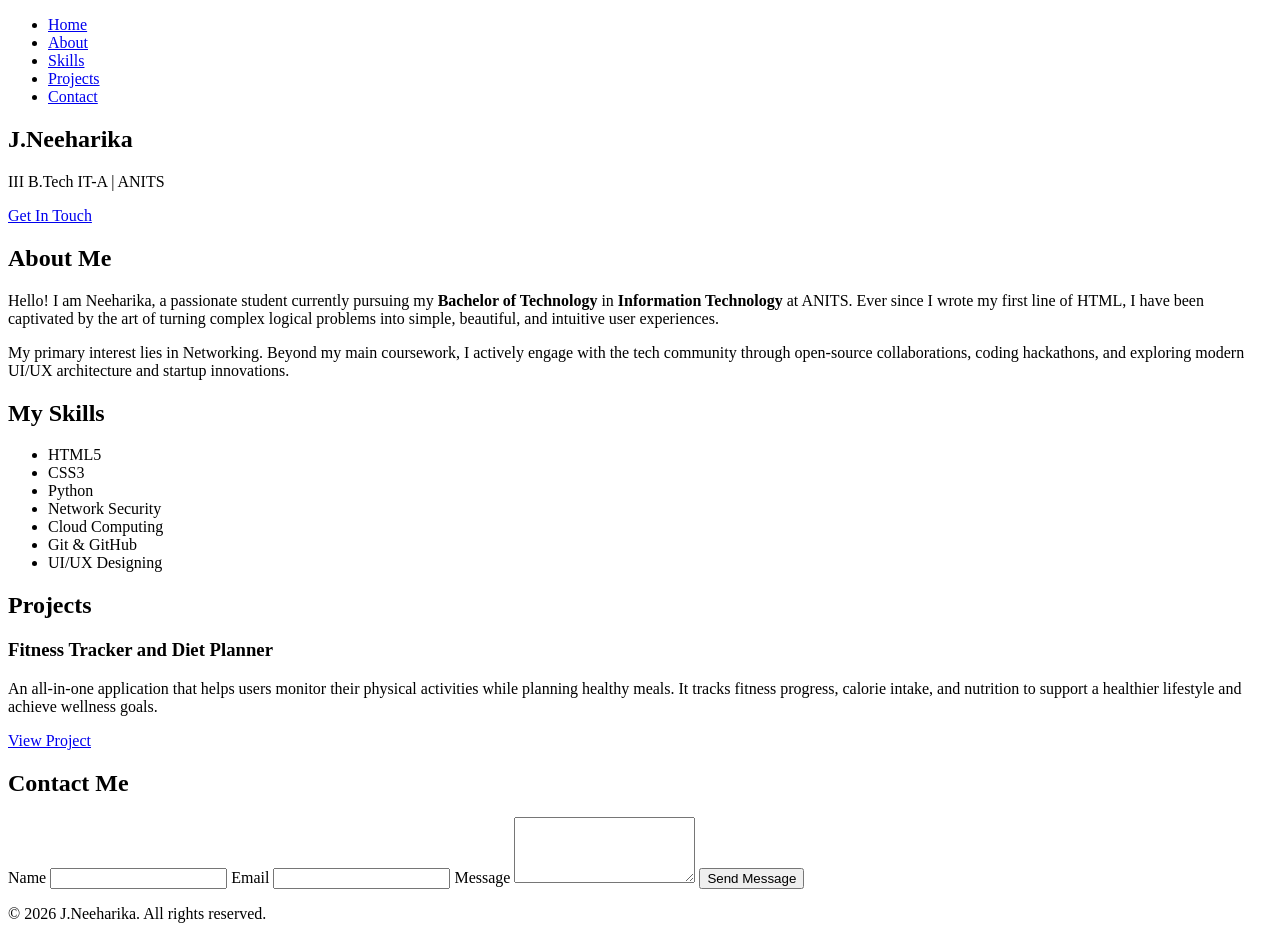
==== index.html @ c7bcac75 "Create index.html for personal portfolio This HTML file serves as a personal portfolio for J.Neehari" ====
<!DOCTYPE html>
<html lang="en">
<head>
  <meta charset="UTF-8">
  <meta name="viewport" content="width=device-width, initial-scale=1.0">
  <title>My Portfolio | J.Neeharika</title>
  <link rel="stylesheet" href="styles.css">
  <link href="https://fonts.googleapis.com/css2?family=Poppins:wght@400;600;800&display=swap" rel="stylesheet">
</head>
<body>

  <nav>
    <ul>
      <li><a href="#home">Home</a></li>
      <li><a href="#about">About</a></li>
      <li><a href="#skills">Skills</a></li>
      <li><a href="#projects">Projects</a></li>
      <li><a href="#contact">Contact</a></li>
    </ul>
  </nav>

  <section id="home">
    <h1>J.Neeharika</h1>
    <p>III B.Tech IT-A | ANITS</p>
    <a href="#contact" class="btn">Get In Touch</a>
  </section>

  <section id="about">
    <h2>About Me</h2>
    <p>
      Hello! I am Neeharika, a passionate student currently pursuing my <strong>Bachelor of Technology</strong>
      in <strong>Information Technology</strong> at ANITS.
      Ever since I wrote my first line of HTML, I have been captivated by the art of turning complex logical problems
      into simple, beautiful, and intuitive user experiences.
    </p>
    <p>
      My primary interest lies in Networking. Beyond my main coursework, I actively engage with
      the tech community through open-source collaborations, coding hackathons, and exploring modern UI/UX architecture and startup innovations.
    </p>
  </section>

  <section id="skills">
    <h2>My Skills</h2>
    <ul>
      <li>HTML5</li>
      <li>CSS3</li>
      <li>Python</li>
      <li>Network Security</li>
      <li>Cloud Computing</li>
      <li>Git & GitHub</li>
      <li>UI/UX Designing</li>
    </ul>
  </section>

  <section id="projects">
    <h2>Projects</h2>
    <div class="card">
      <h3>Fitness Tracker and Diet Planner</h3>
      <p>
        An all-in-one application that helps users monitor their physical activities while planning healthy meals. 
        It tracks fitness progress, calorie intake, and nutrition to support a healthier lifestyle and achieve wellness goals.
      </p>
      <a href="#" class="btn card-btn">View Project</a>
    </div>
  </section>

  <section id="contact">
    <h2>Contact Me</h2>
    <form>
      <label for="name">Name</label>
      <input type="text" id="name" name="name" required>
      
      <label for="email">Email</label>
      <input type="email" id="email" name="email" required>
      
      <label for="message">Message</label>
      <textarea id="message" name="message" rows="4"></textarea>
      
      <button type="submit" class="btn form-submit-btn">Send Message</button>
    </form>
  </section>

  <footer>
    <p>&copy; 2026 J.Neeharika. All rights reserved.</p>
  </footer>

</body>
</html>
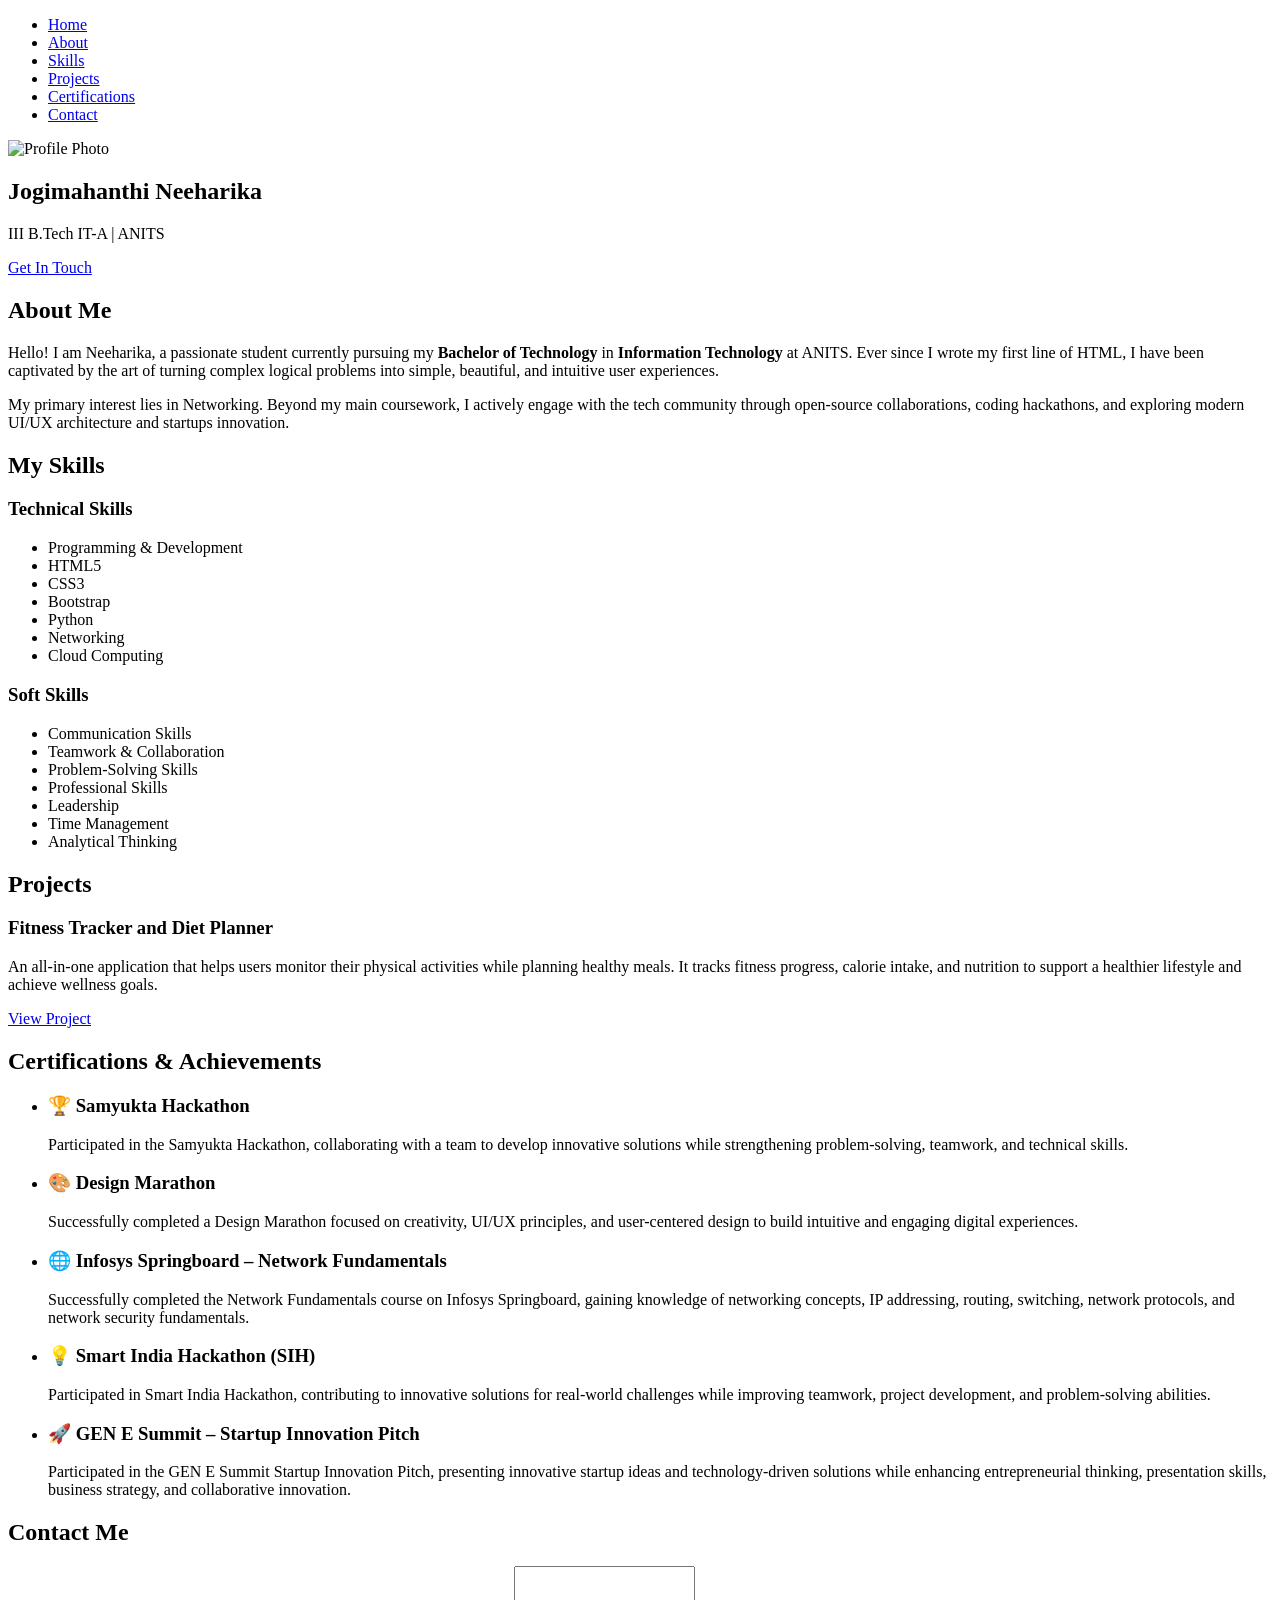
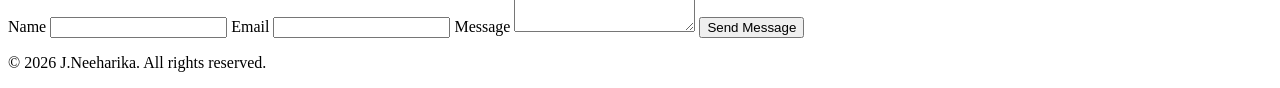
==== commit 43189e4b: "Refactor index.html for improved layout and content Updated the portfolio page layout and content, i" ====
--- a/index.html
+++ b/index.html
@@ -4,8 +4,8 @@
   <meta charset="UTF-8">
   <meta name="viewport" content="width=device-width, initial-scale=1.0">
   <title>My Portfolio | J.Neeharika</title>
+  <link href="https://fonts.googleapis.com/css2?family=Poppins:wght@400;600;700;800&display=swap" rel="stylesheet">
   <link rel="stylesheet" href="styles.css">
-  <link href="https://fonts.googleapis.com/css2?family=Poppins:wght@400;600;800&display=swap" rel="stylesheet">
 </head>
 <body>
 
@@ -15,40 +15,59 @@
       <li><a href="#about">About</a></li>
       <li><a href="#skills">Skills</a></li>
       <li><a href="#projects">Projects</a></li>
+      <li><a href="#certifications">Certifications</a></li> 
       <li><a href="#contact">Contact</a></li>
     </ul>
   </nav>
 
   <section id="home">
-    <h1>J.Neeharika</h1>
-    <p>III B.Tech IT-A | ANITS</p>
+    <div class="profile-container">
+      <img src="me.png" alt="Profile Photo" class="profile-photo">
+    </div>
+    <h1 class="welcome-text">Jogimahanthi Neeharika</h1>
+    <p class="subtitle-text">III B.Tech IT-A | ANITS</p>
     <a href="#contact" class="btn">Get In Touch</a>
   </section>
 
   <section id="about">
     <h2>About Me</h2>
-    <p>
-      Hello! I am Neeharika, a passionate student currently pursuing my <strong>Bachelor of Technology</strong>
-      in <strong>Information Technology</strong> at ANITS.
-      Ever since I wrote my first line of HTML, I have been captivated by the art of turning complex logical problems
-      into simple, beautiful, and intuitive user experiences.
-    </p>
-    <p>
-      My primary interest lies in Networking. Beyond my main coursework, I actively engage with
-      the tech community through open-source collaborations, coding hackathons, and exploring modern UI/UX architecture and startup innovations.
-    </p>
+    <div class="card">
+      <p style="margin-bottom: 15px;">
+        Hello! I am Neeharika, a passionate student currently pursuing my <strong>Bachelor of Technology</strong>
+        in <strong>Information Technology</strong> at ANITS. 
+        Ever since I wrote my first line of HTML, I have been captivated by the art of turning complex logical problems
+        into simple, beautiful, and intuitive user experiences.
+      </p>
+      <p>
+        My primary interest lies in Networking. Beyond my main coursework, I actively engage with
+        the tech community through open-source collaborations, coding hackathons, and exploring modern UI/UX architecture and startups innovation.
+      </p>
+    </div>
   </section>
 
   <section id="skills">
     <h2>My Skills</h2>
-    <ul>
+    
+    <h3 class="skills-category">Technical Skills</h3>
+    <ul class="skills-list">
+      <li>Programming & Development</li>
       <li>HTML5</li>
       <li>CSS3</li>
+      <li>Bootstrap</li>
       <li>Python</li>
-      <li>Network Security</li>
+      <li>Networking</li>
       <li>Cloud Computing</li>
-      <li>Git & GitHub</li>
-      <li>UI/UX Designing</li>
+    </ul>
+
+    <h3 class="skills-category">Soft Skills</h3>
+    <ul class="skills-list">
+      <li>Communication Skills</li>
+      <li>Teamwork & Collaboration</li>
+      <li>Problem-Solving Skills</li>
+      <li>Professional Skills</li>
+      <li>Leadership</li>
+      <li>Time Management</li>
+      <li>Analytical Thinking</li>
     </ul>
   </section>
 
@@ -60,24 +79,74 @@
         An all-in-one application that helps users monitor their physical activities while planning healthy meals. 
         It tracks fitness progress, calorie intake, and nutrition to support a healthier lifestyle and achieve wellness goals.
       </p>
-      <a href="#" class="btn card-btn">View Project</a>
+      <a href="#" class="btn" style="margin-top: 16px;">View Project</a>
     </div>
+  </section>
+
+  <section id="certifications">
+    <h2>Certifications & Achievements</h2>
+    <ul class="cert-grid">
+      <li class="card">
+        <h3>🏆 Samyukta Hackathon</h3>
+        <p>
+          Participated in the Samyukta Hackathon, collaborating with a team to develop
+          innovative solutions while strengthening problem-solving, teamwork, and technical skills.
+        </p>
+      </li>
+
+      <li class="card">
+        <h3>🎨 Design Marathon</h3>
+        <p>
+          Successfully completed a Design Marathon focused on creativity, UI/UX principles,
+          and user-centered design to build intuitive and engaging digital experiences.
+        </p>
+      </li>
+
+      <li class="card">
+        <h3>🌐 Infosys Springboard – Network Fundamentals</h3>
+        <p>
+          Successfully completed the Network Fundamentals course on Infosys Springboard,
+          gaining knowledge of networking concepts, IP addressing, routing, switching,
+          network protocols, and network security fundamentals.
+        </p>
+      </li>
+
+      <li class="card">
+        <h3>💡 Smart India Hackathon (SIH)</h3>
+        <p>
+          Participated in Smart India Hackathon, contributing to innovative solutions for
+          real-world challenges while improving teamwork, project development, and
+          problem-solving abilities.
+        </p>
+      </li>
+
+      <li class="card">
+        <h3>🚀 GEN E Summit – Startup Innovation Pitch</h3>
+        <p>
+          Participated in the GEN E Summit Startup Innovation Pitch, presenting innovative
+          startup ideas and technology-driven solutions while enhancing entrepreneurial
+          thinking, presentation skills, business strategy, and collaborative innovation.
+        </p>
+      </li>
+    </ul>
   </section>
 
   <section id="contact">
     <h2>Contact Me</h2>
-    <form>
-      <label for="name">Name</label>
-      <input type="text" id="name" name="name" required>
-      
-      <label for="email">Email</label>
-      <input type="email" id="email" name="email" required>
-      
-      <label for="message">Message</label>
-      <textarea id="message" name="message" rows="4"></textarea>
-      
-      <button type="submit" class="btn form-submit-btn">Send Message</button>
-    </form>
+    <div class="card">
+      <form>
+        <label for="name">Name</label>
+        <input type="text" id="name" name="name" required>
+        
+        <label for="email">Email</label>
+        <input type="email" id="email" name="email" required>
+        
+        <label for="message">Message</label>
+        <textarea id="message" name="message" rows="4"></textarea>
+        
+        <button type="submit" class="btn" style="align-self: flex-start; width: auto; margin-top: 10px;">Send Message</button>
+      </form>
+    </div>
   </section>
 
   <footer>
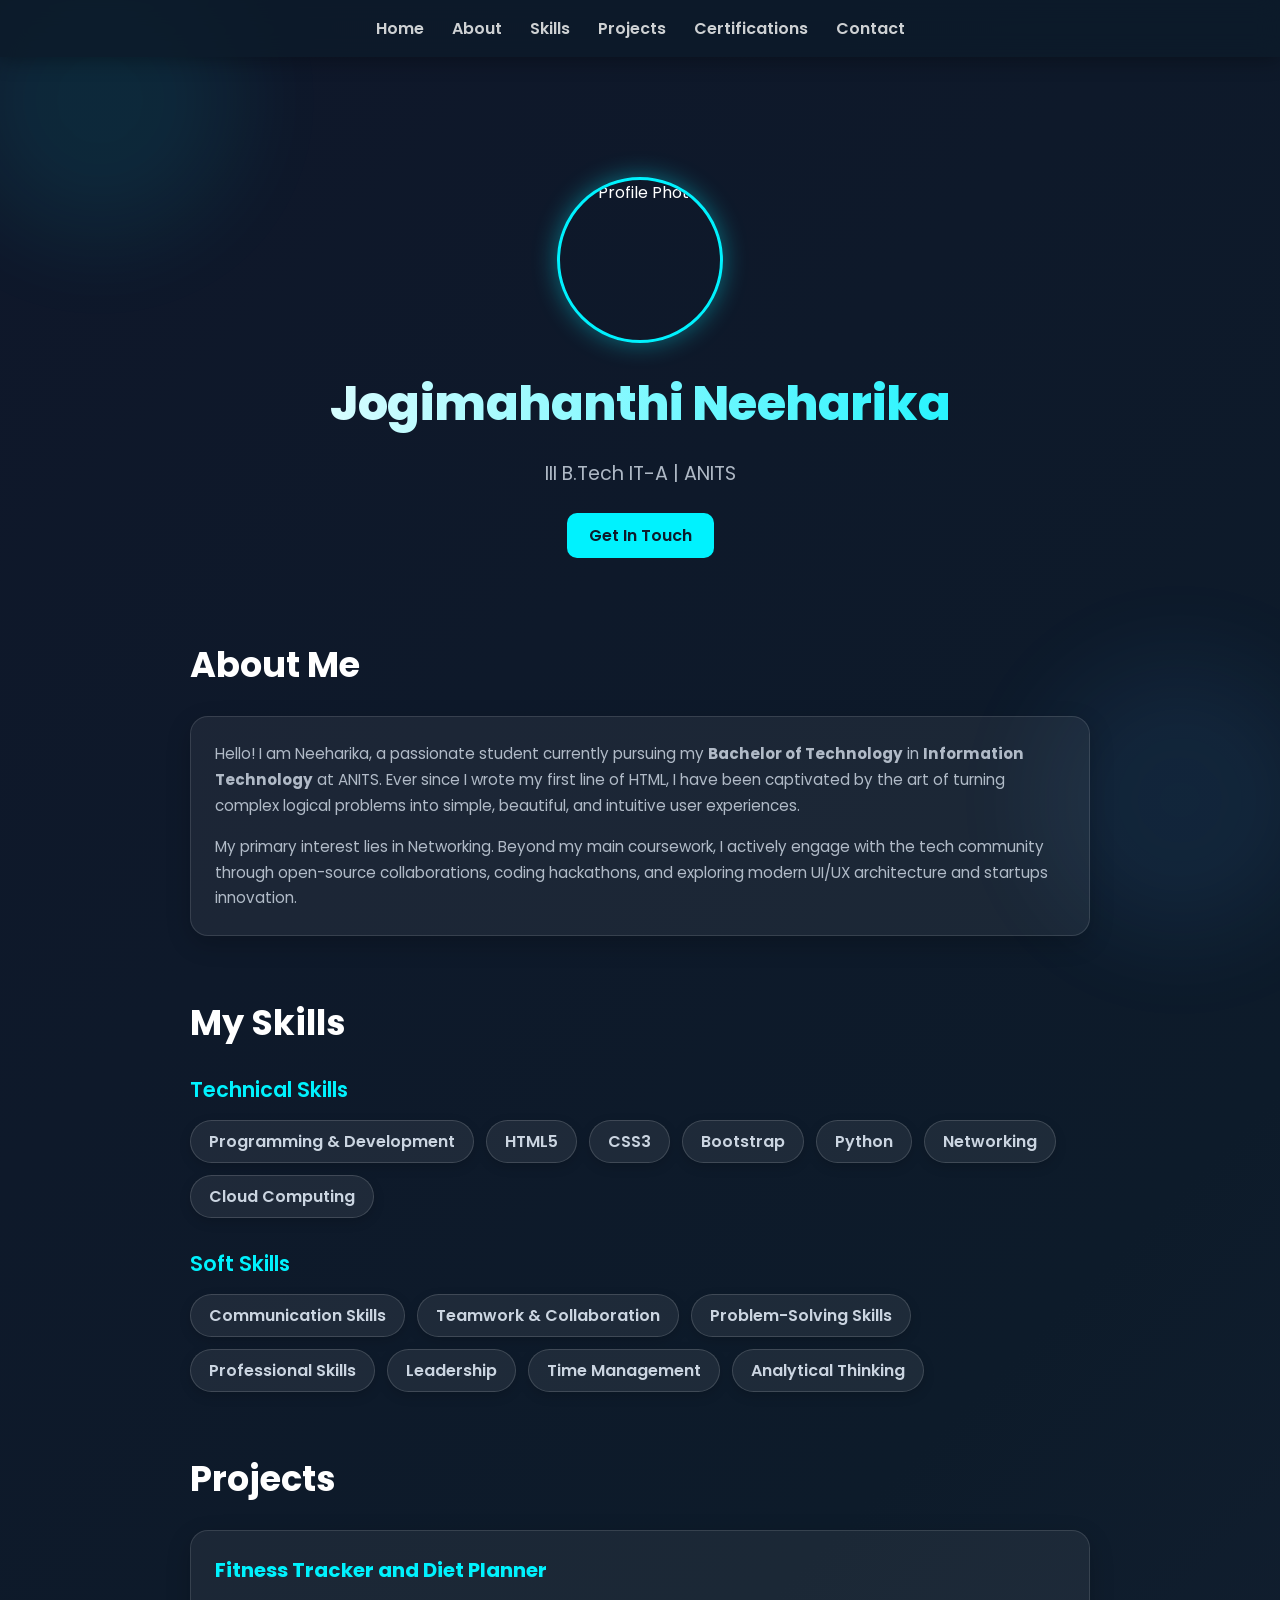
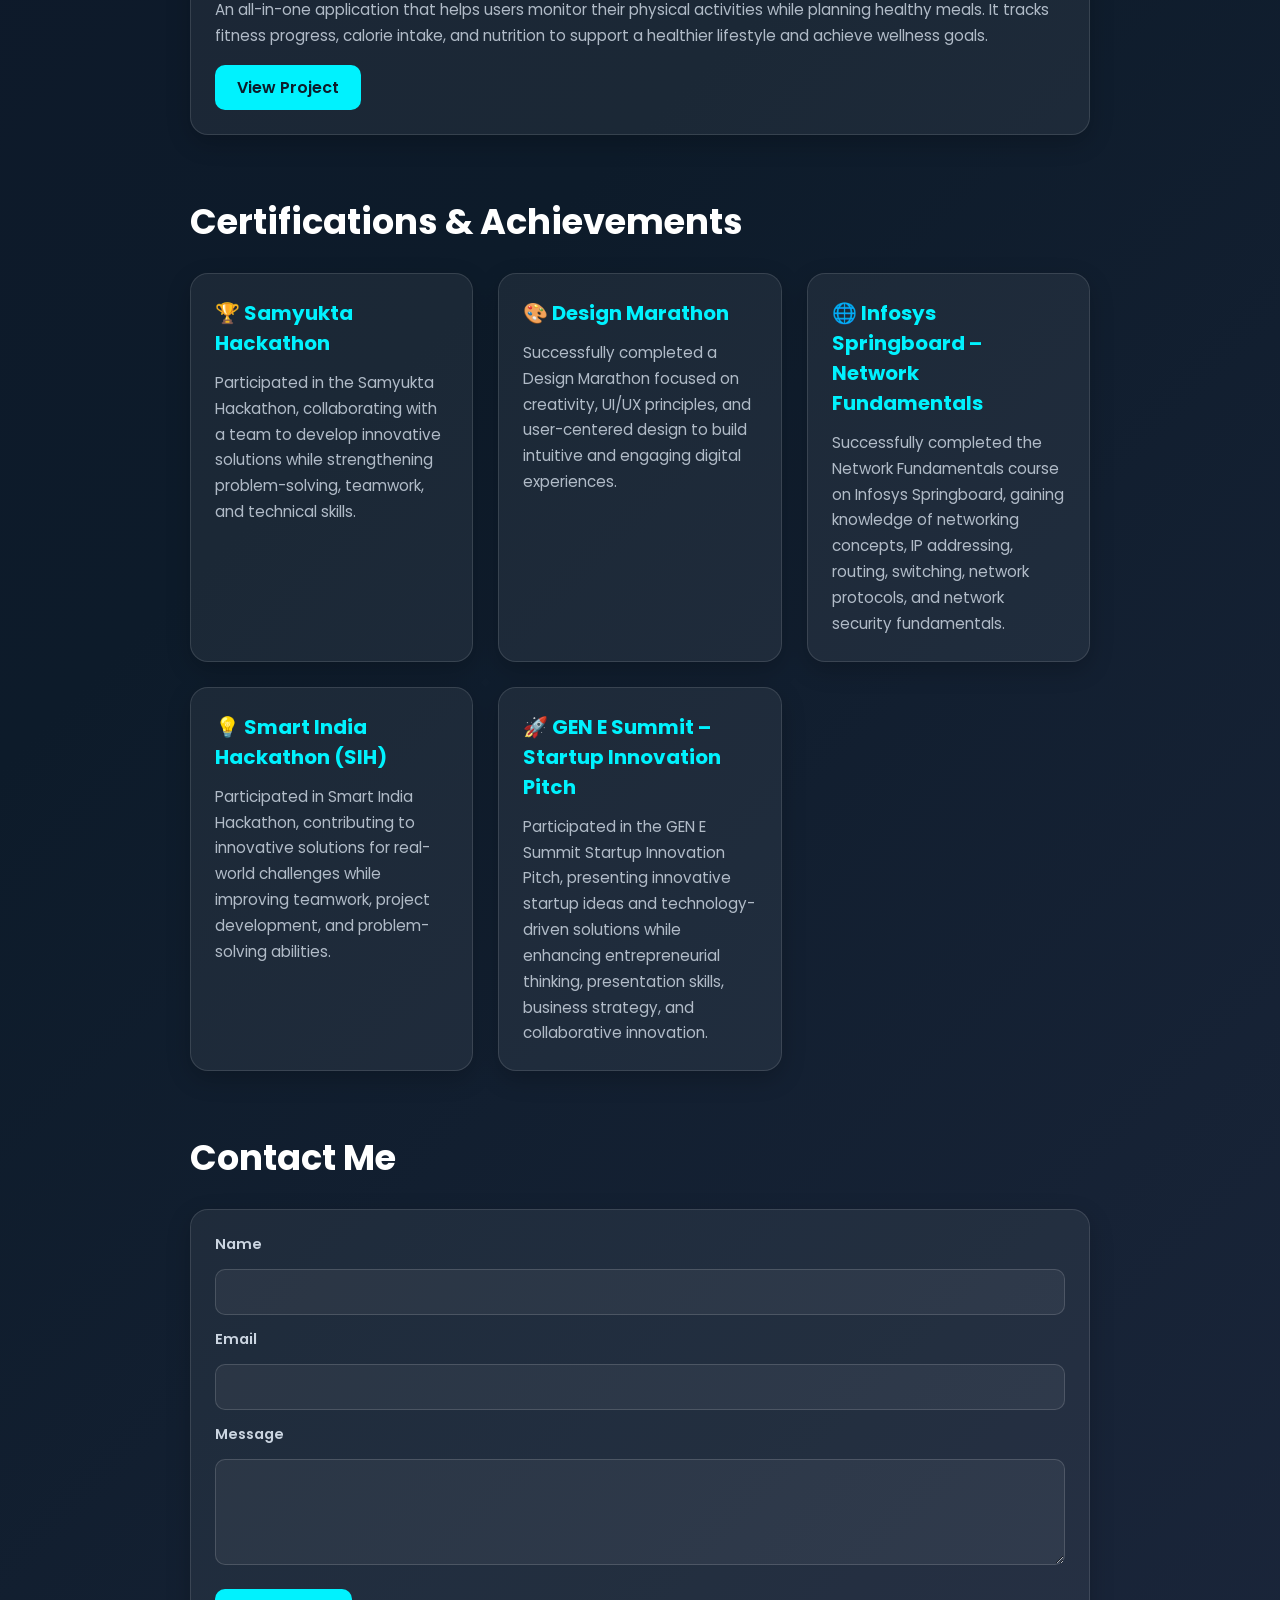
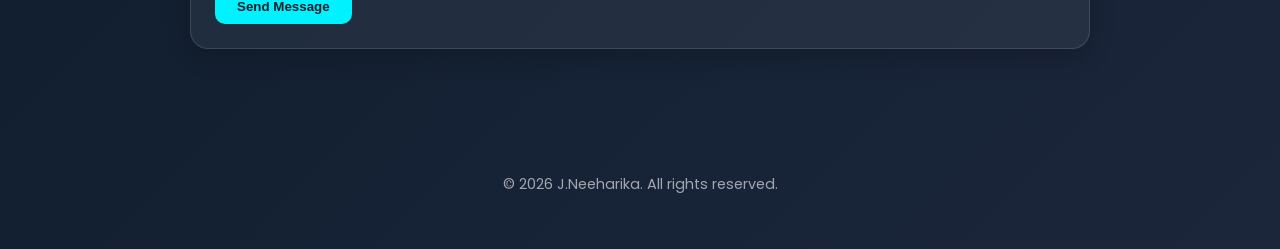
==== commit 7706a5c1: "Rename stylesheet link from styles.css to style.css" ====
--- a/index.html
+++ b/index.html
@@ -5,7 +5,7 @@
   <meta name="viewport" content="width=device-width, initial-scale=1.0">
   <title>My Portfolio | J.Neeharika</title>
   <link href="https://fonts.googleapis.com/css2?family=Poppins:wght@400;600;700;800&display=swap" rel="stylesheet">
-  <link rel="stylesheet" href="styles.css">
+  <link rel="stylesheet" href="style.css">
 </head>
 <body>
 
--- a/style.css
+++ b/style.css
@@ -0,0 +1,294 @@
+/* --- GLOBAL CONFIGURATION & RESET --- */
+html {
+  scroll-behavior: smooth;
+}
+
+body {
+  background: linear-gradient(135deg, #0f172a 0%, #0d1b2a 50%, #1b263b 100%);
+  color: #ffffff;
+  font-family: 'Poppins', sans-serif;
+  margin: 0;
+  padding: 0;
+  position: relative;
+  overflow-x: hidden;
+}
+
+section {
+  scroll-margin-top: 100px;
+  max-width: 900px;
+  margin: 60px auto;
+  padding: 0 20px;
+}
+
+/* --- AMBIENT GLOW BACKGROUND ANIMATIONS --- */
+body::before,
+body::after {
+  content: "";
+  position: fixed;
+  width: 280px;
+  height: 280px;
+  border-radius: 50%;
+  filter: blur(50px);
+  opacity: 0.2;
+  z-index: -1;
+  animation: floatGlow 8s ease-in-out infinite alternate;
+}
+
+body::before {
+  top: -40px;
+  left: -40px;
+  background: rgba(0, 242, 254, 0.4); /* Neon Cyan */
+}
+
+body::after {
+  right: -40px;
+  bottom: -40px;
+  background: rgba(79, 172, 254, 0.4); /* Electric Blue */
+  animation-duration: 10s;
+}
+
+@keyframes floatGlow {
+  from {
+    transform: translate(0, 0) scale(1);
+  }
+  to {
+    transform: translate(30px, 20px) scale(1.1);
+  }
+}
+
+/* --- DEEP PREMIUM NAVIGATION BAR --- */
+nav {
+  position: sticky;
+  top: 0;
+  z-index: 1000;
+  display: flex;
+  justify-content: center;
+  align-items: center;
+  background: rgba(13, 27, 42, 0.8);
+  backdrop-filter: blur(12px);
+  -webkit-backdrop-filter: blur(12px);
+  padding: 16px 20px;
+  box-shadow: 0 4px 20px rgba(0, 0, 0, 0.3);
+}
+
+nav ul {
+  display: flex;
+  gap: 28px;
+  list-style: none;
+  margin: 0;
+  padding: 0;
+}
+
+nav a {
+  color: rgba(255, 255, 255, 0.8);
+  text-decoration: none;
+  font-weight: 600;
+  font-size: 1rem;
+  transition: all 0.3s ease;
+}
+
+nav a:hover {
+  color: #00f2fe;
+}
+
+/* --- HOME / PROFILE HERO SECTION --- */
+#home {
+  text-align: center;
+  padding-top: 60px;
+  margin-bottom: 80px;
+}
+
+.profile-container {
+  display: flex;
+  justify-content: center;
+  margin-bottom: 25px;
+}
+
+.profile-photo {
+  width: 160px;
+  height: 160px;
+  border-radius: 50%;
+  object-fit: cover;
+  border: 3px solid #00f2fe;
+  box-shadow: 0 0 25px rgba(0, 242, 254, 0.4);
+  transition: transform 0.3s ease;
+}
+
+.profile-photo:hover {
+  transform: scale(1.05);
+}
+
+.welcome-text {
+  font-size: 3rem;
+  margin: 10px 0 5px 0;
+  font-weight: 800;
+  letter-spacing: -0.5px;
+  background: linear-gradient(to right, #ffffff, #00f2fe);
+  -webkit-background-clip: text;
+  -webkit-text-fill-color: transparent;
+}
+
+.subtitle-text {
+  font-size: 1.2rem;
+  opacity: 0.85;
+  margin-bottom: 25px;
+  color: #cbd5e1;
+}
+
+/* --- SECTION HEADINGS --- */
+h2 {
+  font-size: 2.2rem;
+  margin-bottom: 25px;
+  position: relative;
+  font-weight: 700;
+}
+
+h3.skills-category {
+  font-size: 1.3rem;
+  color: #00f2fe;
+  margin-top: 25px;
+  margin-bottom: 15px;
+  font-weight: 600;
+}
+
+/* --- SKILLS CHIPS COMPONENT --- */
+.skills-list {
+  display: flex;
+  flex-wrap: wrap;
+  gap: 12px;
+  padding: 0;
+  list-style: none;
+  margin: 0 0 30px 0;
+}
+
+.skills-list li {
+  background: rgba(255, 255, 255, 0.07);
+  padding: 8px 18px;
+  border-radius: 999px;
+  font-weight: 600;
+  border: 1px solid rgba(255, 255, 255, 0.15);
+  box-shadow: 0 4px 12px rgba(0, 0, 0, 0.15);
+  transition: all 0.3s ease;
+  color: #cbd5e1;
+}
+
+.skills-list li:hover {
+  transform: translateY(-4px);
+  background: rgba(0, 242, 254, 0.15);
+  border-color: rgba(0, 242, 254, 0.4);
+  box-shadow: 0 8px 16px rgba(0, 242, 254, 0.2);
+  color: #ffffff;
+}
+
+/* --- GRIDS & CARDS STYLING --- */
+.cert-grid {
+  list-style: none;
+  padding: 0;
+  margin: 0;
+  display: grid;
+  grid-template-columns: repeat(auto-fit, minmax(280px, 1fr));
+  gap: 25px;
+}
+
+.card {
+  background: rgba(255, 255, 255, 0.06);
+  border: 1px solid rgba(255, 255, 255, 0.12);
+  border-radius: 18px;
+  padding: 24px;
+  box-shadow: 0 8px 24px rgba(0, 0, 0, 0.2);
+  transition: all 0.3s ease;
+}
+
+.card:hover {
+  transform: translateY(-5px);
+  background: rgba(255, 255, 255, 0.1);
+  border-color: rgba(0, 242, 254, 0.3);
+  box-shadow: 0 12px 24px rgba(0, 242, 254, 0.15);
+}
+
+.card h3 {
+  color: #00f2fe;
+  margin-top: 0;
+  margin-bottom: 12px;
+  font-size: 1.25rem;
+}
+
+.card p {
+  margin: 0;
+  line-height: 1.7;
+  opacity: 0.85;
+  color: #cbd5e1;
+  font-size: 0.95rem;
+}
+
+/* --- REUSABLE UTILITY BUTTONS --- */
+.btn {
+  display: inline-block;
+  cursor: pointer;
+  font-weight: 600;
+  background: #00f2fe;
+  color: #0d1b2a;
+  padding: 10px 22px;
+  border-radius: 10px;
+  text-decoration: none;
+  border: none;
+  transition: all 0.3s ease;
+}
+
+.btn:hover {
+  transform: translateY(-4px);
+  background: #ffffff;
+  color: #0d1b2a;
+  box-shadow: 0 8px 20px rgba(0, 242, 254, 0.3);
+}
+
+/* --- FORM STYLING --- */
+form {
+  display: flex;
+  flex-direction: column;
+  gap: 14px;
+}
+
+form label {
+  font-weight: 600;
+  font-size: 0.9rem;
+  color: #cbd5e1;
+}
+
+input, textarea {
+  padding: 12px;
+  border: 1px solid rgba(255, 255, 255, 0.15);
+  border-radius: 10px;
+  background: rgba(255, 255, 255, 0.05);
+  color: #ffffff;
+  font-family: inherit;
+  transition: all 0.3s ease;
+}
+
+input:focus, textarea:focus {
+  outline: none;
+  border-color: #00f2fe;
+  box-shadow: 0 0 0 3px rgba(0, 242, 254, 0.25);
+  background: rgba(255, 255, 255, 0.1);
+}
+
+/* --- FOOTER --- */
+footer {
+  text-align: center;
+  padding: 50px 20px 40px 20px;
+  opacity: 0.6;
+  font-size: 0.9rem;
+}
+
+/* --- RESPONSIVE MEDIA QUERIES --- */
+@media (max-width: 768px) {
+  nav ul {
+    gap: 16px;
+  }
+  nav a {
+    font-size: 0.9rem;
+  }
+  .welcome-text {
+    font-size: 2.3rem;
+  }
+}
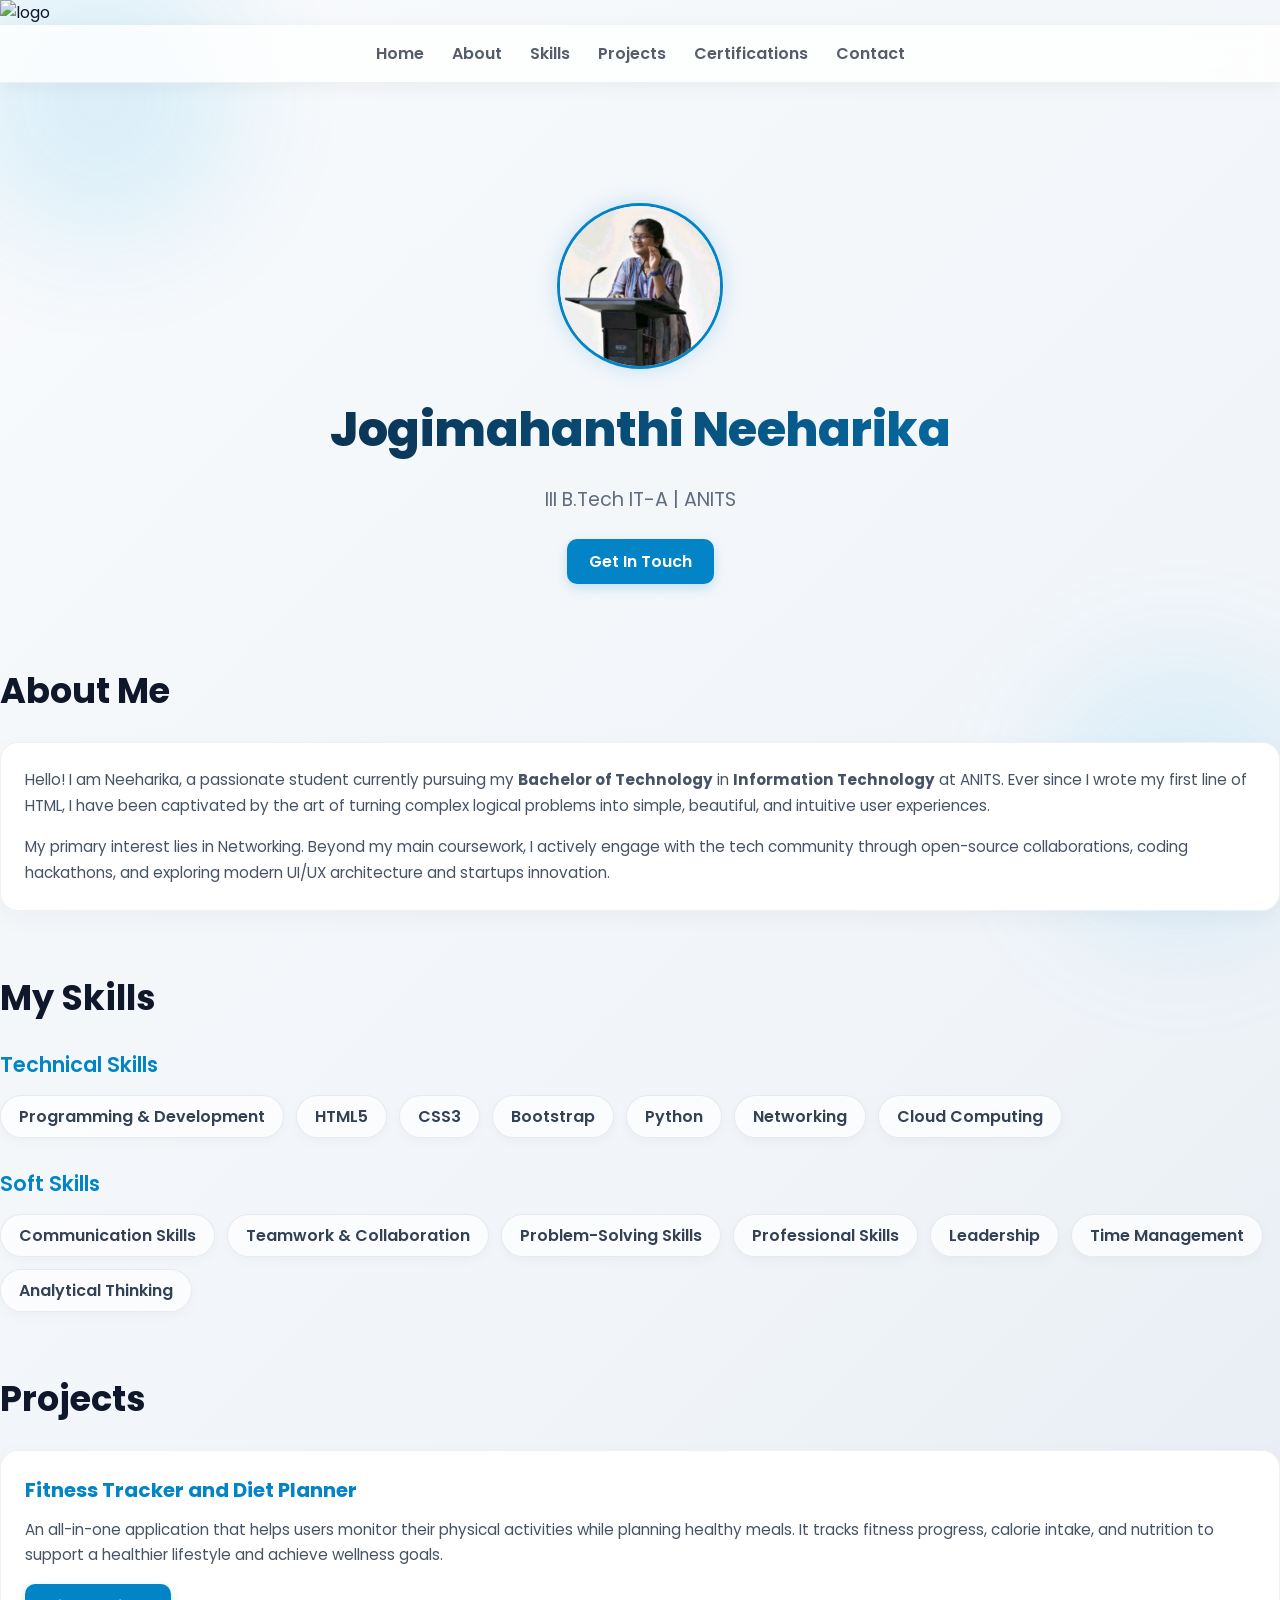
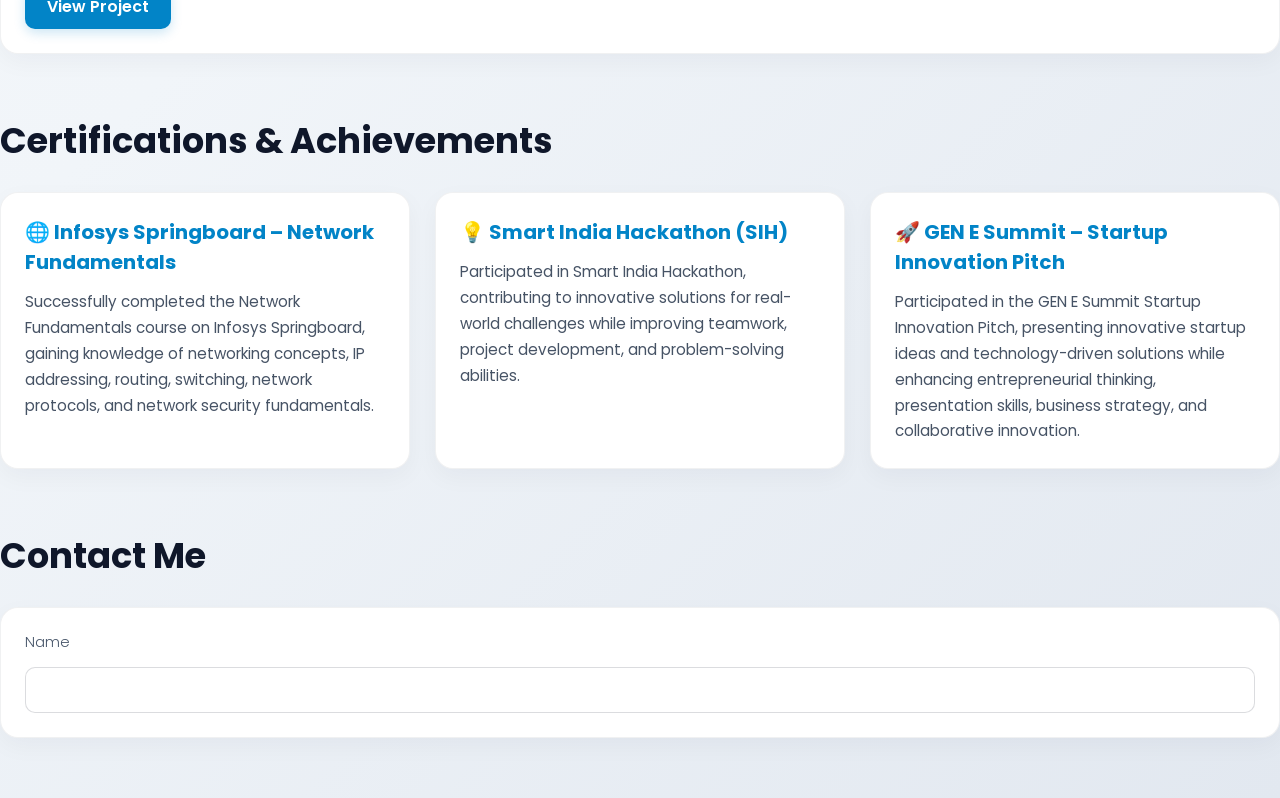
==== commit d82d2cdb: "Update index.html" ====
--- a/index.html
+++ b/index.html
@@ -1,157 +1,115 @@
 <!DOCTYPE html>
 <html lang="en">
+
 <head>
-  <meta charset="UTF-8">
-  <meta name="viewport" content="width=device-width, initial-scale=1.0">
-  <title>My Portfolio | J.Neeharika</title>
-  <link href="https://fonts.googleapis.com/css2?family=Poppins:wght@400;600;700;800&display=swap" rel="stylesheet">
-  <link rel="stylesheet" href="style.css">
+    <meta charset="UTF-8">
+    <meta name="viewport" content="width=device-width, initial-scale=1.0">
+    <title>My Portfolio | J.Neeharika</title>
+    <link href="https://fonts.googleapis.com/css2?family=Poppins:wght@400;600;700;800&display=swap" rel="stylesheet">
+    <link rel="stylesheet" href="style.css">
 </head>
+
 <body>
+    <img style="width:1600px" src="label.PNG" alt="logo">
+    <nav>
+        <ul>
+            <li><a href="#home">Home</a></li>
+            <li><a href="#about">About</a></li>
+            <li><a href="#skills">Skills</a></li>
+            <li><a href="#projects">Projects</a></li>
+            <li><a href="#certifications">Certifications</a></li>
+            <li><a href="#contact">Contact</a></li>
+        </ul>
+    </nav>
 
-  <nav>
-    <ul>
-      <li><a href="#home">Home</a></li>
-      <li><a href="#about">About</a></li>
-      <li><a href="#skills">Skills</a></li>
-      <li><a href="#projects">Projects</a></li>
-      <li><a href="#certifications">Certifications</a></li> 
-      <li><a href="#contact">Contact</a></li>
-    </ul>
-  </nav>
+    <section id="home">
+        <div class="profile-container">
+            <img src="me.png" alt="Profile Photo" class="profile-photo">
+        </div>
+        <h1 class="welcome-text">Jogimahanthi Neeharika</h1>
+        <p class="subtitle-text">III B.Tech IT-A | ANITS</p>
+        <a href="#contact" class="btn">Get In Touch</a>
+    </section>
 
-  <section id="home">
-    <div class="profile-container">
-      <img src="me.png" alt="Profile Photo" class="profile-photo">
-    </div>
-    <h1 class="welcome-text">Jogimahanthi Neeharika</h1>
-    <p class="subtitle-text">III B.Tech IT-A | ANITS</p>
-    <a href="#contact" class="btn">Get In Touch</a>
-  </section>
+    <section id="about">
+        <h2>About Me</h2>
+        <div class="card">
+            <p style="margin-bottom: 15px;">
+                Hello! I am Neeharika, a passionate student currently pursuing my <strong>Bachelor of Technology</strong> in <strong>Information Technology</strong> at ANITS.
+                Ever since I wrote my first line of HTML, I have been captivated by the art of turning complex logical problems into simple, beautiful, and intuitive user experiences.
+            </p>
+            <p>
+                My primary interest lies in Networking. Beyond my main coursework, I actively engage with the tech community through open-source collaborations, coding hackathons, and exploring modern UI/UX architecture and startups innovation.
+            </p>
+        </div>
+    </section>
 
-  <section id="about">
-    <h2>About Me</h2>
-    <div class="card">
-      <p style="margin-bottom: 15px;">
-        Hello! I am Neeharika, a passionate student currently pursuing my <strong>Bachelor of Technology</strong>
-        in <strong>Information Technology</strong> at ANITS. 
-        Ever since I wrote my first line of HTML, I have been captivated by the art of turning complex logical problems
-        into simple, beautiful, and intuitive user experiences.
-      </p>
-      <p>
-        My primary interest lies in Networking. Beyond my main coursework, I actively engage with
-        the tech community through open-source collaborations, coding hackathons, and exploring modern UI/UX architecture and startups innovation.
-      </p>
-    </div>
-  </section>
+    <section id="skills">
+        <h2>My Skills</h2>
 
-  <section id="skills">
-    <h2>My Skills</h2>
-    
-    <h3 class="skills-category">Technical Skills</h3>
-    <ul class="skills-list">
-      <li>Programming & Development</li>
-      <li>HTML5</li>
-      <li>CSS3</li>
-      <li>Bootstrap</li>
-      <li>Python</li>
-      <li>Networking</li>
-      <li>Cloud Computing</li>
-    </ul>
+        <h3 class="skills-category">Technical Skills</h3>
+        <ul class="skills-list">
+            <li>Programming & Development</li>
+            <li>HTML5</li>
+            <li>CSS3</li>
+            <li>Bootstrap</li>
+            <li>Python</li>
+            <li>Networking</li>
+            <li>Cloud Computing</li>
+        </ul>
 
-    <h3 class="skills-category">Soft Skills</h3>
-    <ul class="skills-list">
-      <li>Communication Skills</li>
-      <li>Teamwork & Collaboration</li>
-      <li>Problem-Solving Skills</li>
-      <li>Professional Skills</li>
-      <li>Leadership</li>
-      <li>Time Management</li>
-      <li>Analytical Thinking</li>
-    </ul>
-  </section>
+        <h3 class="skills-category">Soft Skills</h3>
+        <ul class="skills-list">
+            <li>Communication Skills</li>
+            <li>Teamwork & Collaboration</li>
+            <li>Problem-Solving Skills</li>
+            <li>Professional Skills</li>
+            <li>Leadership</li>
+            <li>Time Management</li>
+            <li>Analytical Thinking</li>
+        </ul>
+    </section>
 
-  <section id="projects">
-    <h2>Projects</h2>
-    <div class="card">
-      <h3>Fitness Tracker and Diet Planner</h3>
-      <p>
-        An all-in-one application that helps users monitor their physical activities while planning healthy meals. 
-        It tracks fitness progress, calorie intake, and nutrition to support a healthier lifestyle and achieve wellness goals.
-      </p>
-      <a href="#" class="btn" style="margin-top: 16px;">View Project</a>
-    </div>
-  </section>
+    <section id="projects">
+        <h2>Projects</h2>
+        <div class="card">
+            <h3>Fitness Tracker and Diet Planner</h3>
+            <p>
+                An all-in-one application that helps users monitor their physical activities while planning healthy meals. It tracks fitness progress, calorie intake, and nutrition to support a healthier lifestyle and achieve wellness goals.
+            </p>
+            <a href="#" class="btn" style="margin-top: 16px;">View Project</a>
+        </div>
+    </section>
 
-  <section id="certifications">
-    <h2>Certifications & Achievements</h2>
-    <ul class="cert-grid">
-      <li class="card">
-        <h3>🏆 Samyukta Hackathon</h3>
-        <p>
-          Participated in the Samyukta Hackathon, collaborating with a team to develop
-          innovative solutions while strengthening problem-solving, teamwork, and technical skills.
-        </p>
-      </li>
+    <section id="certifications">
+        <h2>Certifications & Achievements</h2>
+        <ul class="cert-grid">
+            <li class="card">
+                <h3>🌐 Infosys Springboard – Network Fundamentals</h3>
+                <p>
+                    Successfully completed the Network Fundamentals course on Infosys Springboard, gaining knowledge of networking concepts, IP addressing, routing, switching, network protocols, and network security fundamentals.
+                </p>
+            </li>
 
-      <li class="card">
-        <h3>🎨 Design Marathon</h3>
-        <p>
-          Successfully completed a Design Marathon focused on creativity, UI/UX principles,
-          and user-centered design to build intuitive and engaging digital experiences.
-        </p>
-      </li>
+            <li class="card">
+                <h3>💡 Smart India Hackathon (SIH)</h3>
+                <p>
+                    Participated in Smart India Hackathon, contributing to innovative solutions for real-world challenges while improving teamwork, project development, and problem-solving abilities.
+                </p>
+            </li>
 
-      <li class="card">
-        <h3>🌐 Infosys Springboard – Network Fundamentals</h3>
-        <p>
-          Successfully completed the Network Fundamentals course on Infosys Springboard,
-          gaining knowledge of networking concepts, IP addressing, routing, switching,
-          network protocols, and network security fundamentals.
-        </p>
-      </li>
+            <li class="card">
+                <h3>🚀 GEN E Summit – Startup Innovation Pitch</h3>
+                <p>
+                    Participated in the GEN E Summit Startup Innovation Pitch, presenting innovative startup ideas and technology-driven solutions while enhancing entrepreneurial thinking, presentation skills, business strategy, and collaborative innovation.
+                </p>
+            </li>
+        </ul>
+    </section>
 
-      <li class="card">
-        <h3>💡 Smart India Hackathon (SIH)</h3>
-        <p>
-          Participated in Smart India Hackathon, contributing to innovative solutions for
-          real-world challenges while improving teamwork, project development, and
-          problem-solving abilities.
-        </p>
-      </li>
-
-      <li class="card">
-        <h3>🚀 GEN E Summit – Startup Innovation Pitch</h3>
-        <p>
-          Participated in the GEN E Summit Startup Innovation Pitch, presenting innovative
-          startup ideas and technology-driven solutions while enhancing entrepreneurial
-          thinking, presentation skills, business strategy, and collaborative innovation.
-        </p>
-      </li>
-    </ul>
-  </section>
-
-  <section id="contact">
-    <h2>Contact Me</h2>
-    <div class="card">
-      <form>
-        <label for="name">Name</label>
-        <input type="text" id="name" name="name" required>
-        
-        <label for="email">Email</label>
-        <input type="email" id="email" name="email" required>
-        
-        <label for="message">Message</label>
-        <textarea id="message" name="message" rows="4"></textarea>
-        
-        <button type="submit" class="btn" style="align-self: flex-start; width: auto; margin-top: 10px;">Send Message</button>
-      </form>
-    </div>
-  </section>
-
-  <footer>
-    <p>&copy; 2026 J.Neeharika. All rights reserved.</p>
-  </footer>
-
-</body>
-</html>
+    <section id="contact">
+        <h2>Contact Me</h2>
+        <div class="card">
+            <form>
+                <label for="name">Name</label>
+                <input type="text" id="name" name="name" required>
--- a/style.css
+++ b/style.css
@@ -4,8 +4,8 @@
 }
 
 body {
-  background: linear-gradient(135deg, #0f172a 0%, #0d1b2a 50%, #1b263b 100%);
-  color: #ffffff;
+  background: linear-gradient(135deg, #f8fafc 0%, #f1f5f9 50%, #e2e8f0 100%);
+  color: #0f172a; /* Dark slate text for high contrast */
   font-family: 'Poppins', sans-serif;
   margin: 0;
   padding: 0;
@@ -15,9 +15,9 @@
 
 section {
   scroll-margin-top: 100px;
-  max-width: 900px;
-  margin: 60px auto;
-  padding: 0 20px;
+  max-width: 100%; /* Updated: Removed 900px constraint to allow full width */
+  margin: 60px 0; /* Updated: Removed 'auto' to eliminate side margins */
+  padding: 0; /* Updated: Removed side padding */
 }
 
 /* --- AMBIENT GLOW BACKGROUND ANIMATIONS --- */
@@ -28,8 +28,8 @@
   width: 280px;
   height: 280px;
   border-radius: 50%;
-  filter: blur(50px);
-  opacity: 0.2;
+  filter: blur(60px);
+  opacity: 0.4; /* Slightly higher opacity for light backgrounds */
   z-index: -1;
   animation: floatGlow 8s ease-in-out infinite alternate;
 }
@@ -37,13 +37,13 @@
 body::before {
   top: -40px;
   left: -40px;
-  background: rgba(0, 242, 254, 0.4); /* Neon Cyan */
+  background: rgba(14, 165, 233, 0.3); /* Soft Electric Blue */
 }
 
 body::after {
   right: -40px;
   bottom: -40px;
-  background: rgba(79, 172, 254, 0.4); /* Electric Blue */
+  background: rgba(56, 189, 248, 0.3); /* Sky Blue Glow */
   animation-duration: 10s;
 }
 
@@ -64,11 +64,12 @@
   display: flex;
   justify-content: center;
   align-items: center;
-  background: rgba(13, 27, 42, 0.8);
+  background: rgba(255, 255, 255, 0.8);
   backdrop-filter: blur(12px);
   -webkit-backdrop-filter: blur(12px);
   padding: 16px 20px;
-  box-shadow: 0 4px 20px rgba(0, 0, 0, 0.3);
+  box-shadow: 0 4px 20px rgba(0, 0, 0, 0.05);
+  border-bottom: 1px solid rgba(0, 0, 0, 0.05);
 }
 
 nav ul {
@@ -80,7 +81,7 @@
 }
 
 nav a {
-  color: rgba(255, 255, 255, 0.8);
+  color: rgba(15, 23, 42, 0.7);
   text-decoration: none;
   font-weight: 600;
   font-size: 1rem;
@@ -88,7 +89,7 @@
 }
 
 nav a:hover {
-  color: #00f2fe;
+  color: #0284c7; /* Professional Deep Cyan */
 }
 
 /* --- HOME / PROFILE HERO SECTION --- */
@@ -109,8 +110,8 @@
   height: 160px;
   border-radius: 50%;
   object-fit: cover;
-  border: 3px solid #00f2fe;
-  box-shadow: 0 0 25px rgba(0, 242, 254, 0.4);
+  border: 3px solid #0284c7;
+  box-shadow: 0 0 25px rgba(2, 132, 199, 0.2);
   transition: transform 0.3s ease;
 }
 
@@ -123,7 +124,7 @@
   margin: 10px 0 5px 0;
   font-weight: 800;
   letter-spacing: -0.5px;
-  background: linear-gradient(to right, #ffffff, #00f2fe);
+  background: linear-gradient(to right, #0f172a, #0284c7);
   -webkit-background-clip: text;
   -webkit-text-fill-color: transparent;
 }
@@ -132,7 +133,7 @@
   font-size: 1.2rem;
   opacity: 0.85;
   margin-bottom: 25px;
-  color: #cbd5e1;
+  color: #475569;
 }
 
 /* --- SECTION HEADINGS --- */
@@ -141,11 +142,12 @@
   margin-bottom: 25px;
   position: relative;
   font-weight: 700;
+  color: #0f172a;
 }
 
 h3.skills-category {
   font-size: 1.3rem;
-  color: #00f2fe;
+  color: #0284c7;
   margin-top: 25px;
   margin-bottom: 15px;
   font-weight: 600;
@@ -162,22 +164,22 @@
 }
 
 .skills-list li {
-  background: rgba(255, 255, 255, 0.07);
+  background: rgba(255, 255, 255, 0.7);
   padding: 8px 18px;
   border-radius: 999px;
   font-weight: 600;
-  border: 1px solid rgba(255, 255, 255, 0.15);
-  box-shadow: 0 4px 12px rgba(0, 0, 0, 0.15);
-  transition: all 0.3s ease;
-  color: #cbd5e1;
+  border: 1px solid rgba(15, 23, 42, 0.08);
+  box-shadow: 0 4px 12px rgba(0, 0, 0, 0.03);
+  transition: all 0.3s ease;
+  color: #334155;
 }
 
 .skills-list li:hover {
   transform: translateY(-4px);
-  background: rgba(0, 242, 254, 0.15);
-  border-color: rgba(0, 242, 254, 0.4);
-  box-shadow: 0 8px 16px rgba(0, 242, 254, 0.2);
-  color: #ffffff;
+  background: rgba(2, 132, 199, 0.08);
+  border-color: rgba(2, 132, 199, 0.3);
+  box-shadow: 0 8px 16px rgba(2, 132, 199, 0.1);
+  color: #0284c7;
 }
 
 /* --- GRIDS & CARDS STYLING --- */
@@ -191,23 +193,23 @@
 }
 
 .card {
-  background: rgba(255, 255, 255, 0.06);
-  border: 1px solid rgba(255, 255, 255, 0.12);
+  background: #ffffff;
+  border: 1px solid rgba(15, 23, 42, 0.06);
   border-radius: 18px;
   padding: 24px;
-  box-shadow: 0 8px 24px rgba(0, 0, 0, 0.2);
+  box-shadow: 0 8px 24px rgba(15, 23, 42, 0.04);
   transition: all 0.3s ease;
 }
 
 .card:hover {
   transform: translateY(-5px);
-  background: rgba(255, 255, 255, 0.1);
-  border-color: rgba(0, 242, 254, 0.3);
-  box-shadow: 0 12px 24px rgba(0, 242, 254, 0.15);
+  background: #ffffff;
+  border-color: rgba(2, 132, 199, 0.3);
+  box-shadow: 0 12px 24px rgba(2, 132, 199, 0.12);
 }
 
 .card h3 {
-  color: #00f2fe;
+  color: #0284c7;
   margin-top: 0;
   margin-bottom: 12px;
   font-size: 1.25rem;
@@ -216,8 +218,8 @@
 .card p {
   margin: 0;
   line-height: 1.7;
-  opacity: 0.85;
-  color: #cbd5e1;
+  opacity: 0.9;
+  color: #334155;
   font-size: 0.95rem;
 }
 
@@ -226,20 +228,21 @@
   display: inline-block;
   cursor: pointer;
   font-weight: 600;
-  background: #00f2fe;
-  color: #0d1b2a;
+  background: #0284c7;
+  color: #ffffff;
   padding: 10px 22px;
   border-radius: 10px;
   text-decoration: none;
   border: none;
   transition: all 0.3s ease;
+  box-shadow: 0 4px 12px rgba(2, 132, 199, 0.2);
 }
 
 .btn:hover {
   transform: translateY(-4px);
-  background: #ffffff;
-  color: #0d1b2a;
-  box-shadow: 0 8px 20px rgba(0, 242, 254, 0.3);
+  background: #0369a1;
+  color: #ffffff;
+  box-shadow: 0 8px 20px rgba(2, 132, 199, 0.3);
 }
 
 /* --- FORM STYLING --- */
@@ -250,34 +253,35 @@
 }
 
 form label {
-  font-weight: 600;
+  font-weight: 300;
   font-size: 0.9rem;
-  color: #cbd5e1;
+  color: #475569;
 }
 
 input, textarea {
   padding: 12px;
-  border: 1px solid rgba(255, 255, 255, 0.15);
+  border: 1px solid rgba(15, 23, 42, 0.15);
   border-radius: 10px;
-  background: rgba(255, 255, 255, 0.05);
-  color: #ffffff;
+  background: #ffffff;
+  color: #0f172a;
   font-family: inherit;
   transition: all 0.3s ease;
 }
 
 input:focus, textarea:focus {
   outline: none;
-  border-color: #00f2fe;
-  box-shadow: 0 0 0 3px rgba(0, 242, 254, 0.25);
-  background: rgba(255, 255, 255, 0.1);
+  border-color: #0284c7;
+  box-shadow: 0 0 0 3px rgba(2, 132, 199, 0.15);
+  background: #ffffff;
 }
 
 /* --- FOOTER --- */
 footer {
   text-align: center;
   padding: 50px 20px 40px 20px;
-  opacity: 0.6;
+  opacity: 0.7;
   font-size: 0.9rem;
+  color: #475569;
 }
 
 /* --- RESPONSIVE MEDIA QUERIES --- */
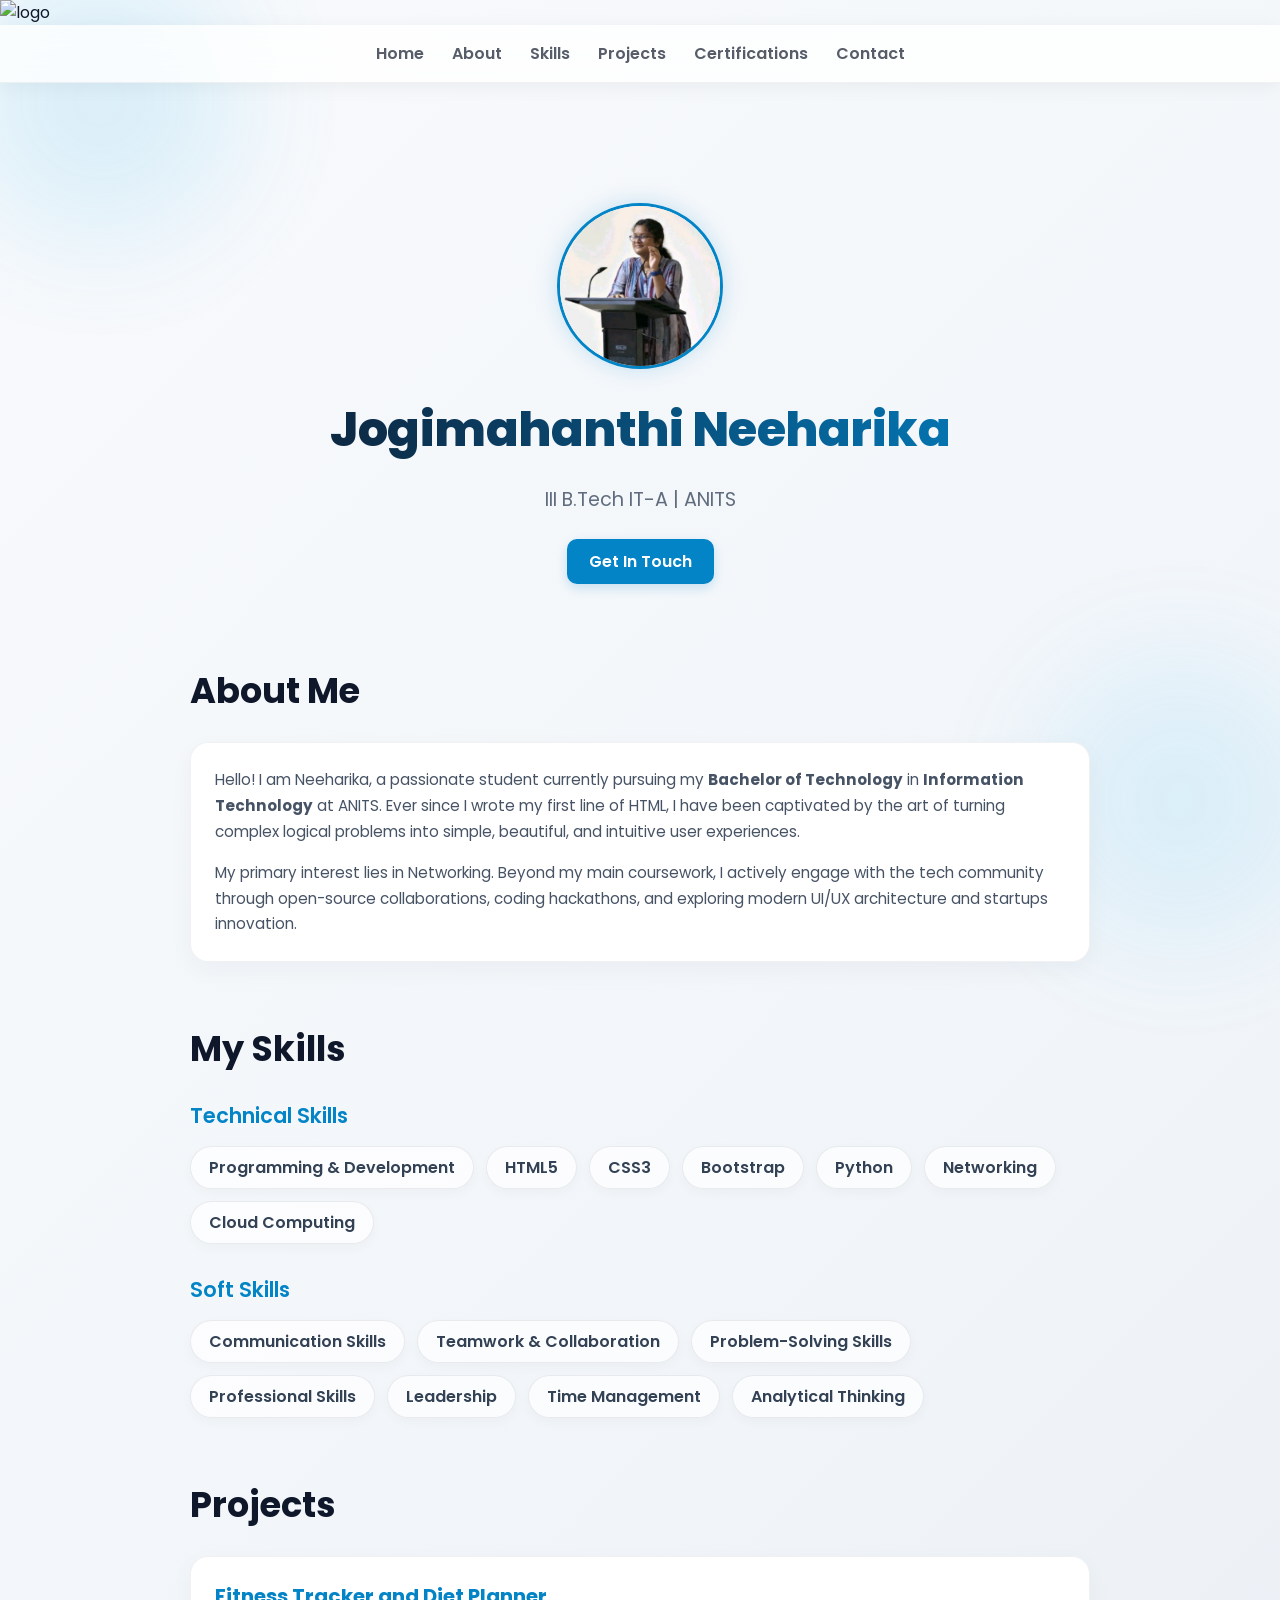
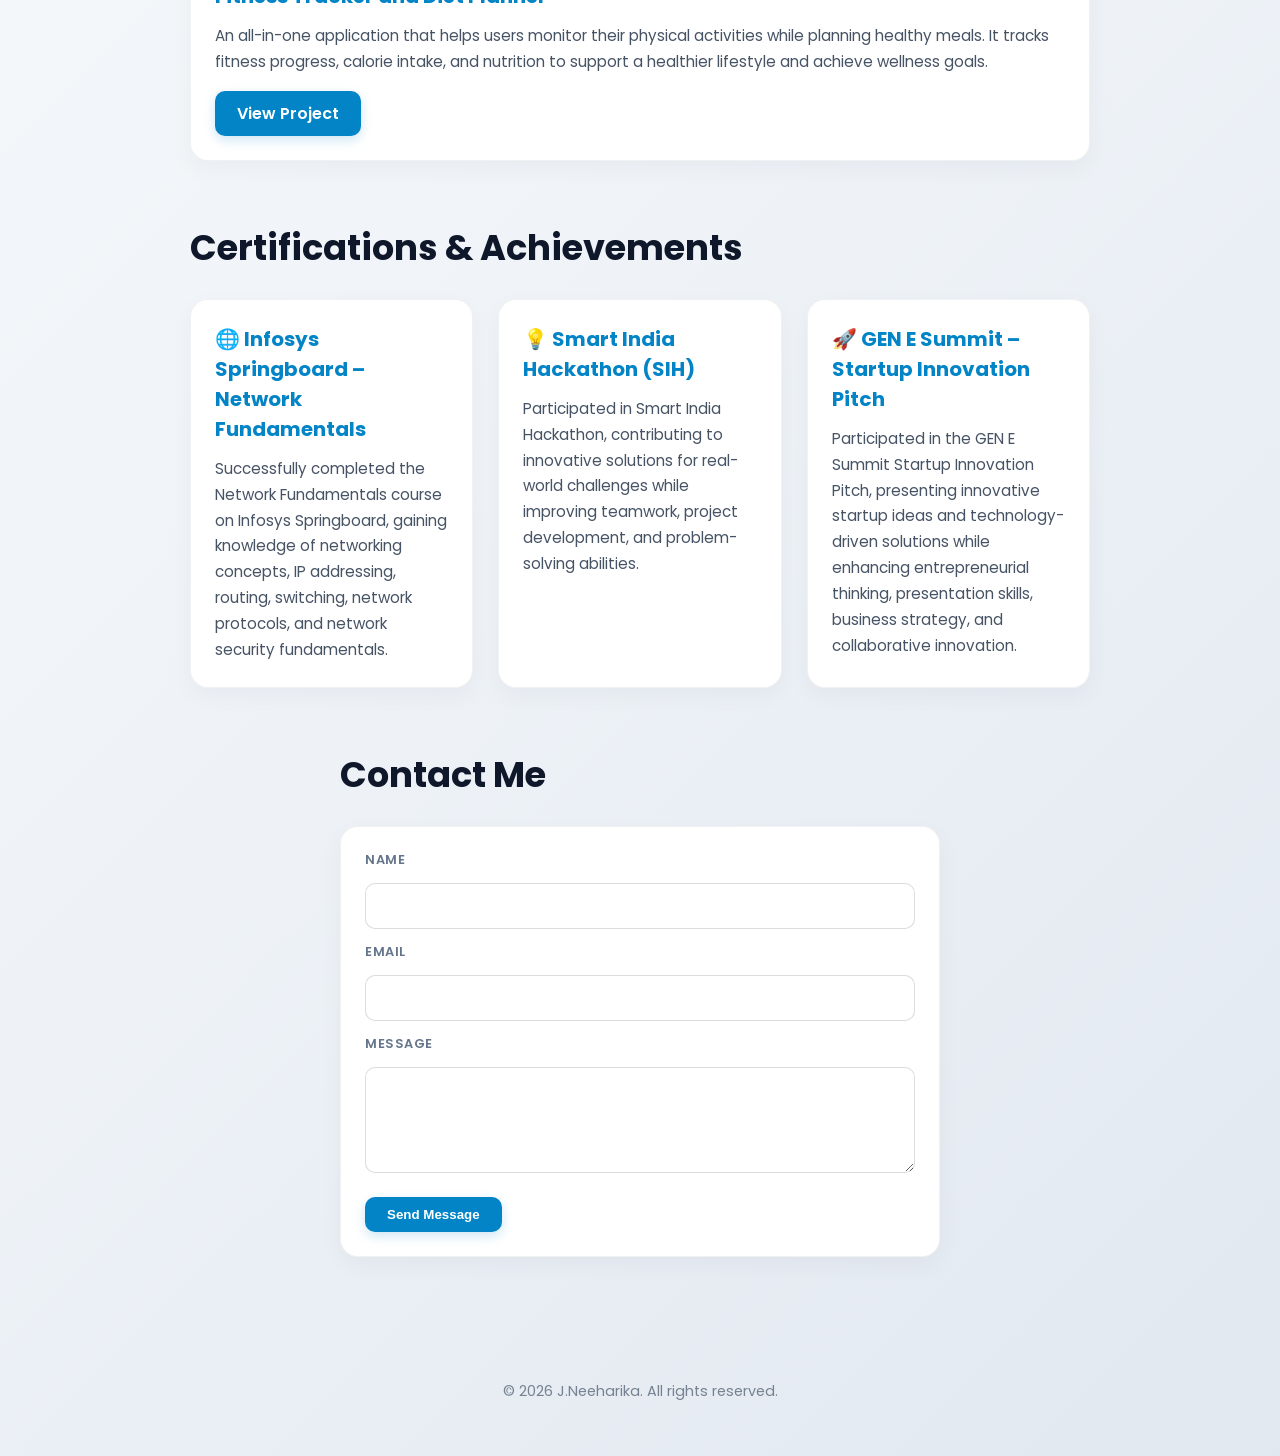
==== commit 31210a45: "Rename portolio2.html to index.html" ====
--- a/index.html
+++ b/index.html
@@ -6,7 +6,323 @@
     <meta name="viewport" content="width=device-width, initial-scale=1.0">
     <title>My Portfolio | J.Neeharika</title>
     <link href="https://fonts.googleapis.com/css2?family=Poppins:wght@400;600;700;800&display=swap" rel="stylesheet">
-    <link rel="stylesheet" href="style.css">
+
+    <style>
+        /* --- GLOBAL CONFIGURATION & RESET --- */
+        html {
+            scroll-behavior: smooth;
+        }
+
+        body {
+            background: linear-gradient(135deg, #f8fafc 0%, #f1f5f9 50%, #e2e8f0 100%);
+            color: #0f172a;
+            /* Dark slate text for high contrast */
+            font-family: 'Poppins', sans-serif;
+            margin: 0;
+            padding: 0;
+            position: relative;
+            overflow-x: hidden;
+        }
+
+        section {
+            scroll-margin-top: 100px;
+            max-width: 900px;
+            margin: 60px auto;
+            padding: 0 20px;
+        }
+
+        /* --- AMBIENT GLOW BACKGROUND ANIMATIONS --- */
+        body::before,
+        body::after {
+            content: "";
+            position: fixed;
+            width: 280px;
+            height: 280px;
+            border-radius: 50%;
+            filter: blur(60px);
+            opacity: 0.4;
+            /* Slightly higher opacity for light backgrounds */
+            z-index: -1;
+            animation: floatGlow 8s ease-in-out infinite alternate;
+        }
+
+        body::before {
+            top: -40px;
+            left: -40px;
+            background: rgba(14, 165, 233, 0.3);
+            /* Soft Electric Blue */
+        }
+
+        body::after {
+            right: -40px;
+            bottom: -40px;
+            background: rgba(56, 189, 248, 0.3);
+            /* Sky Blue Glow */
+            animation-duration: 10s;
+        }
+
+        @keyframes floatGlow {
+            from {
+                transform: translate(0, 0) scale(1);
+            }
+
+            to {
+                transform: translate(30px, 20px) scale(1.1);
+            }
+        }
+
+        /* --- DEEP PREMIUM NAVIGATION BAR --- */
+        nav {
+            position: sticky;
+            top: 0;
+            z-index: 1000;
+            display: flex;
+            justify-content: center;
+            align-items: center;
+            background: rgba(255, 255, 255, 0.8);
+            backdrop-filter: blur(12px);
+            -webkit-backdrop-filter: blur(12px);
+            padding: 16px 20px;
+            box-shadow: 0 4px 20px rgba(0, 0, 0, 0.05);
+            border-bottom: 1px solid rgba(0, 0, 0, 0.05);
+        }
+
+        nav ul {
+            display: flex;
+            gap: 28px;
+            list-style: none;
+            margin: 0;
+            padding: 0;
+        }
+
+        nav a {
+            color: rgba(15, 23, 42, 0.7);
+            text-decoration: none;
+            font-weight: 600;
+            font-size: 1rem;
+            transition: all 0.3s ease;
+        }
+
+        nav a:hover {
+            color: #0284c7;
+            /* Professional Deep Cyan */
+        }
+
+        /* --- HOME / PROFILE HERO SECTION --- */
+        #home {
+            text-align: center;
+            padding-top: 60px;
+            margin-bottom: 80px;
+        }
+
+        .profile-container {
+            display: flex;
+            justify-content: center;
+            margin-bottom: 25px;
+        }
+
+        .profile-photo {
+            width: 160px;
+            height: 160px;
+            border-radius: 50%;
+            object-fit: cover;
+            border: 3px solid #0284c7;
+            box-shadow: 0 0 25px rgba(2, 132, 199, 0.2);
+            transition: transform 0.3s ease;
+        }
+
+        .profile-photo:hover {
+            transform: scale(1.05);
+        }
+
+        .welcome-text {
+            font-size: 3rem;
+            margin: 10px 0 5px 0;
+            font-weight: 800;
+            letter-spacing: -0.5px;
+            background: linear-gradient(to right, #0f172a, #0284c7);
+            -webkit-background-clip: text;
+            -webkit-text-fill-color: transparent;
+        }
+
+        .subtitle-text {
+            font-size: 1.2rem;
+            opacity: 0.85;
+            margin-bottom: 25px;
+            color: #475569;
+        }
+
+        /* --- SECTION HEADINGS --- */
+        h2 {
+            font-size: 2.2rem;
+            margin-bottom: 25px;
+            position: relative;
+            font-weight: 700;
+            color: #0f172a;
+        }
+
+        h3.skills-category {
+            font-size: 1.3rem;
+            color: #0284c7;
+            margin-top: 25px;
+            margin-bottom: 15px;
+            font-weight: 600;
+        }
+
+        /* --- SKILLS CHIPS COMPONENT --- */
+        .skills-list {
+            display: flex;
+            flex-wrap: wrap;
+            gap: 12px;
+            padding: 0;
+            list-style: none;
+            margin: 0 0 30px 0;
+        }
+
+        .skills-list li {
+            background: rgba(255, 255, 255, 0.7);
+            padding: 8px 18px;
+            border-radius: 999px;
+            font-weight: 600;
+            border: 1px solid rgba(15, 23, 42, 0.08);
+            box-shadow: 0 4px 12px rgba(0, 0, 0, 0.03);
+            transition: all 0.3s ease;
+            color: #334155;
+        }
+
+        .skills-list li:hover {
+            transform: translateY(-4px);
+            background: rgba(2, 132, 199, 0.08);
+            border-color: rgba(2, 132, 199, 0.3);
+            box-shadow: 0 8px 16px rgba(2, 132, 199, 0.1);
+            color: #0284c7;
+        }
+
+        /* --- GRIDS & CARDS STYLING --- */
+        .cert-grid {
+            list-style: none;
+            padding: 0;
+            margin: 0;
+            display: grid;
+            grid-template-columns: repeat(auto-fit, minmax(280px, 1fr));
+            gap: 25px;
+        }
+
+        .card {
+            background: #ffffff;
+            border: 1px solid rgba(15, 23, 42, 0.06);
+            border-radius: 18px;
+            padding: 24px;
+            box-shadow: 0 8px 24px rgba(15, 23, 42, 0.04);
+            transition: all 0.3s ease;
+        }
+
+        .card:hover {
+            transform: translateY(-5px);
+            background: #ffffff;
+            border-color: rgba(2, 132, 199, 0.3);
+            box-shadow: 0 12px 24px rgba(2, 132, 199, 0.12);
+        }
+
+        .card h3 {
+            color: #0284c7;
+            margin-top: 0;
+            margin-bottom: 12px;
+            font-size: 1.25rem;
+        }
+
+        .card p {
+            margin: 0;
+            line-height: 1.7;
+            opacity: 0.9;
+            color: #334155;
+            font-size: 0.95rem;
+        }
+
+        /* --- REUSABLE UTILITY BUTTONS --- */
+        .btn {
+            display: inline-block;
+            cursor: pointer;
+            font-weight: 600;
+            background: #0284c7;
+            color: #ffffff;
+            padding: 10px 22px;
+            border-radius: 10px;
+            text-decoration: none;
+            border: none;
+            transition: all 0.3s ease;
+            box-shadow: 0 4px 12px rgba(2, 132, 199, 0.2);
+        }
+
+        .btn:hover {
+            transform: translateY(-4px);
+            background: #0369a1;
+            color: #ffffff;
+            box-shadow: 0 8px 20px rgba(2, 132, 199, 0.3);
+        }
+
+        /* --- FORM STYLING --- */
+        #contact {
+            max-width: 600px;
+        }
+
+        form {
+            display: flex;
+            flex-direction: column;
+            gap: 14px;
+        }
+
+        form label {
+            font-weight: 600;
+            font-size: 0.8rem;
+            text-transform: uppercase;
+            letter-spacing: 0.5px;
+            color: #64748b;
+        }
+
+        input,
+        textarea {
+            padding: 12px;
+            border: 1px solid rgba(15, 23, 42, 0.15);
+            border-radius: 10px;
+            background: #ffffff;
+            color: #0f172a;
+            font-family: inherit;
+            transition: all 0.3s ease;
+        }
+
+        input:focus,
+        textarea:focus {
+            outline: none;
+            border-color: #0284c7;
+            box-shadow: 0 0 0 3px rgba(2, 132, 199, 0.15);
+            background: #ffffff;
+        }
+
+        /* --- FOOTER --- */
+        footer {
+            text-align: center;
+            padding: 50px 20px 40px 20px;
+            opacity: 0.7;
+            font-size: 0.9rem;
+            color: #475569;
+        }
+
+        /* --- RESPONSIVE MEDIA QUERIES --- */
+        @media (max-width: 768px) {
+            nav ul {
+                gap: 16px;
+            }
+
+            nav a {
+                font-size: 0.9rem;
+            }
+
+            .welcome-text {
+                font-size: 2.3rem;
+            }
+        }
+    </style>
 </head>
 
 <body>
@@ -35,11 +351,17 @@
         <h2>About Me</h2>
         <div class="card">
             <p style="margin-bottom: 15px;">
-                Hello! I am Neeharika, a passionate student currently pursuing my <strong>Bachelor of Technology</strong> in <strong>Information Technology</strong> at ANITS.
-                Ever since I wrote my first line of HTML, I have been captivated by the art of turning complex logical problems into simple, beautiful, and intuitive user experiences.
+                Hello! I am Neeharika, a passionate student currently pursuing my <strong>Bachelor of
+                    Technology</strong>
+                in <strong>Information Technology</strong> at ANITS.
+                Ever since I wrote my first line of HTML, I have been captivated by the art of turning complex logical
+                problems
+                into simple, beautiful, and intuitive user experiences.
             </p>
             <p>
-                My primary interest lies in Networking. Beyond my main coursework, I actively engage with the tech community through open-source collaborations, coding hackathons, and exploring modern UI/UX architecture and startups innovation.
+                My primary interest lies in Networking. Beyond my main coursework, I actively engage with
+                the tech community through open-source collaborations, coding hackathons, and exploring modern UI/UX
+                architecture and startups innovation.
             </p>
         </div>
     </section>
@@ -75,7 +397,10 @@
         <div class="card">
             <h3>Fitness Tracker and Diet Planner</h3>
             <p>
-                An all-in-one application that helps users monitor their physical activities while planning healthy meals. It tracks fitness progress, calorie intake, and nutrition to support a healthier lifestyle and achieve wellness goals.
+                An all-in-one application that helps users monitor their physical activities while planning healthy
+                meals.
+                It tracks fitness progress, calorie intake, and nutrition to support a healthier lifestyle and achieve
+                wellness goals.
             </p>
             <a href="#" class="btn" style="margin-top: 16px;">View Project</a>
         </div>
@@ -87,21 +412,27 @@
             <li class="card">
                 <h3>🌐 Infosys Springboard – Network Fundamentals</h3>
                 <p>
-                    Successfully completed the Network Fundamentals course on Infosys Springboard, gaining knowledge of networking concepts, IP addressing, routing, switching, network protocols, and network security fundamentals.
+                    Successfully completed the Network Fundamentals course on Infosys Springboard,
+                    gaining knowledge of networking concepts, IP addressing, routing, switching,
+                    network protocols, and network security fundamentals.
                 </p>
             </li>
 
             <li class="card">
                 <h3>💡 Smart India Hackathon (SIH)</h3>
                 <p>
-                    Participated in Smart India Hackathon, contributing to innovative solutions for real-world challenges while improving teamwork, project development, and problem-solving abilities.
+                    Participated in Smart India Hackathon, contributing to innovative solutions for
+                    real-world challenges while improving teamwork, project development, and
+                    problem-solving abilities.
                 </p>
             </li>
 
             <li class="card">
                 <h3>🚀 GEN E Summit – Startup Innovation Pitch</h3>
                 <p>
-                    Participated in the GEN E Summit Startup Innovation Pitch, presenting innovative startup ideas and technology-driven solutions while enhancing entrepreneurial thinking, presentation skills, business strategy, and collaborative innovation.
+                    Participated in the GEN E Summit Startup Innovation Pitch, presenting innovative
+                    startup ideas and technology-driven solutions while enhancing entrepreneurial
+                    thinking, presentation skills, business strategy, and collaborative innovation.
                 </p>
             </li>
         </ul>
@@ -113,3 +444,23 @@
             <form>
                 <label for="name">Name</label>
                 <input type="text" id="name" name="name" required>
+
+                <label for="email">Email</label>
+                <input type="email" id="email" name="email" required>
+
+                <label for="message">Message</label>
+                <textarea id="message" name="message" rows="4"></textarea>
+
+                <button type="submit" class="btn" style="align-self: flex-start; width: auto; margin-top: 10px;">Send
+                    Message</button>
+            </form>
+        </div>
+    </section>
+
+    <footer>
+        <p>&copy; 2026 J.Neeharika. All rights reserved.</p>
+    </footer>
+
+</body>
+
+</html>
